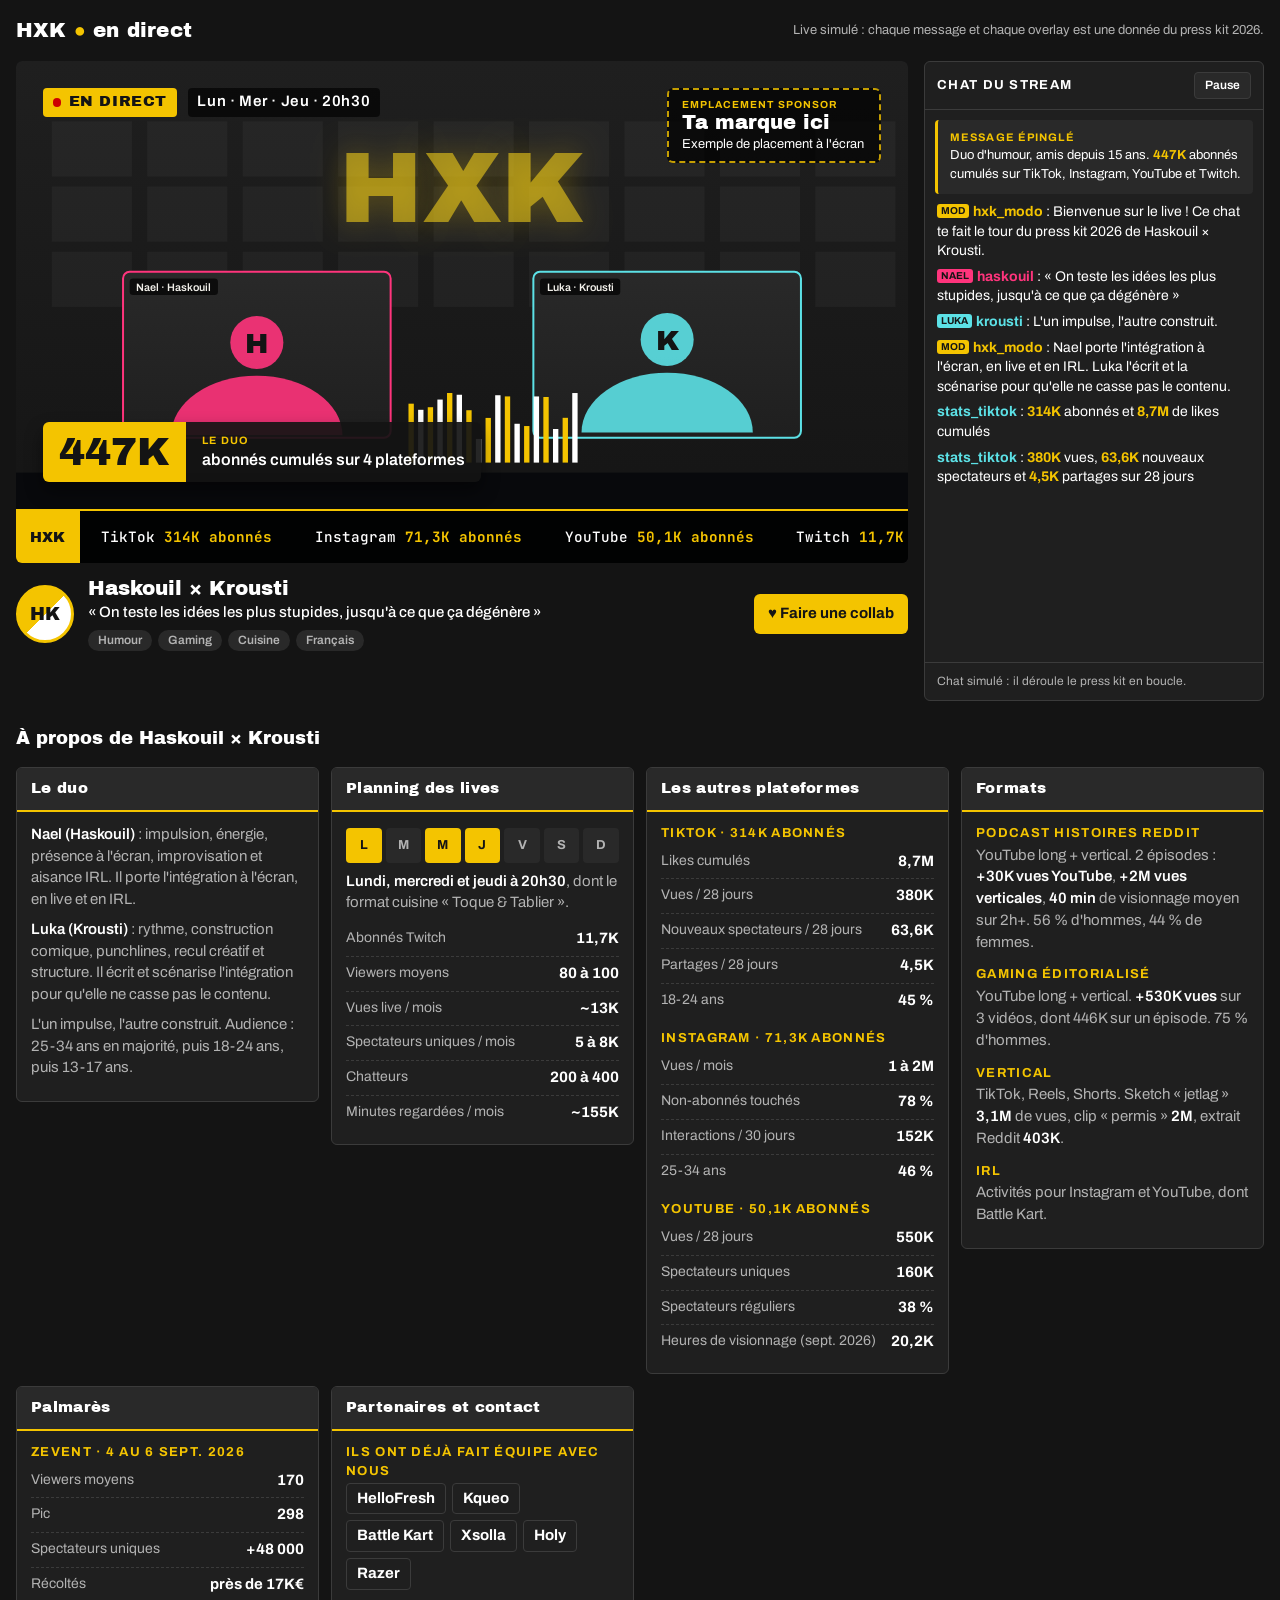
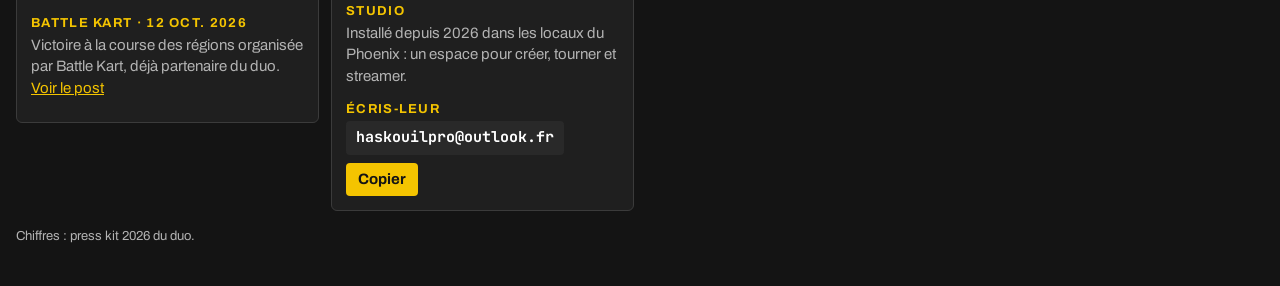
==== live/index.html @ 6580a579 "Site press kit Haskouil × Krousti : 4 versions tirées au hasard L'accueil envoie chaque visiteur sur" ====
<!doctype html>
<html lang="fr">
<head>
<meta charset="utf-8">
<meta name="viewport" content="width=device-width, initial-scale=1, viewport-fit=cover">
<meta name="description" content="Press kit 2026 de Haskouil × Krousti, duo d'humour : chiffres, formats, collabs et contact.">
<style>:root{padding-top:env(safe-area-inset-top,0px);padding-bottom:env(safe-area-inset-bottom,0px)}body{margin:0;font-size:14px}img{max-width:100%}[hidden]{display:none!important}</style>
<title>HXK en direct</title>
<meta name="claude:viewport-fit-sides" content="cover">
<link rel="preconnect" href="https://fonts.googleapis.com">
<link rel="preconnect" href="https://fonts.gstatic.com" crossorigin>
<link rel="stylesheet" href="https://fonts.googleapis.com/css2?family=Archivo+Black&family=Archivo:wght@400;500;600;700&family=JetBrains+Mono:wght@500;700&display=swap">
<style>
/* Layout : une page de live (lecteur + chat à droite, panneaux d'info dessous). Le lecteur porte les overlays, le chat déroule le press kit message par message. */
:root {
  --bg: #141414;
  --surface: #1f1f1f;
  --surface-2: #292929;
  --line: #3b3b3b;
  --ink: #ffffff;
  --ink-dim: #b3b3b3;
  --hot: #f4c400;
  --gold: #f4c400;
  --mint: #5ce1e6;
  --font-display: "Archivo Black", "Arial Black", Impact, sans-serif;
  --font-body: "Archivo", "Helvetica Neue", Arial, sans-serif;
  --font-mono: "JetBrains Mono", ui-monospace, Menlo, monospace;
  color-scheme: dark;
}
[hidden] { display: none !important; }
* { box-sizing: border-box; }
body {
  background: var(--bg); color: var(--ink); font-family: var(--font-body); font-size: 15px; line-height: 1.45;
  padding-left: max(16px, env(safe-area-inset-left, 0px));
  padding-right: max(16px, env(safe-area-inset-right, 0px));
  padding-block: 16px 40px;
}
button { font: inherit; color: inherit; cursor: pointer; }
button:focus-visible, a:focus-visible { outline: 3px solid var(--gold); outline-offset: 2px; }
.page { max-width: 1280px; margin: 0 auto; display: grid; gap: 16px; }

.top { display: flex; justify-content: space-between; align-items: center; gap: 12px; flex-wrap: wrap; }
.logo { font-family: var(--font-display); font-size: 20px; letter-spacing: .01em; }
.logo em { font-style: normal; color: var(--hot); }
.demo-note { font-size: 13px; color: var(--ink-dim); }

.main { display: grid; grid-template-columns: minmax(0, 1fr) 340px; gap: 16px; align-items: start; }

/* Lecteur */
.player {
  position: relative; aspect-ratio: 16 / 9; max-width: 100%; overflow: hidden; border-radius: 6px;
  background: #0a0b0e; container-type: inline-size;
}
.scene { position: absolute; inset: 0; width: 100%; height: 100%; display: block; }
.ov { position: absolute; z-index: 2; }
.live-badge {
  top: 3cqw; left: 3cqw; display: flex; gap: 1.2cqw; align-items: center;
  font-family: var(--font-display); font-size: max(11px, 1.7cqw); letter-spacing: .04em;
}
.live-badge .dot { background: var(--hot); color: #141414; padding: .4cqw 1.1cqw; border-radius: 4px; display: flex; gap: .8cqw; align-items: center; }
.live-badge .dot::before { content: ""; width: 1cqw; height: 1cqw; min-width: 7px; min-height: 7px; border-radius: 50%; background: #cc0000; animation: blink 1.2s infinite; }
.live-badge .sched { background: rgba(0, 0, 0, .65); padding: .4cqw 1.1cqw; border-radius: 4px; font-family: var(--font-body); font-weight: 600; }
@keyframes blink { 50% { opacity: .2; } }

.sponsor-slot {
  top: 3cqw; right: 3cqw; width: 24cqw; padding: 1cqw 1.4cqw; border-radius: 6px;
  background: rgba(0, 0, 0, .7); border: 2px dashed rgba(244, 196, 0, .8);
  font-size: max(10px, 1.45cqw); line-height: 1.25;
}
.sponsor-slot small { display: block; color: var(--gold); font-weight: 700; letter-spacing: .1em; text-transform: uppercase; font-size: max(9px, 1.15cqw); }
.sponsor-slot b { display: block; font-family: var(--font-display); font-weight: 400; font-size: max(13px, 2.2cqw); }

.alert {
  top: 18%; left: 50%; transform: translateX(-50%);
  min-width: 46cqw; max-width: 80cqw; text-align: center; padding: 1.8cqw 3cqw; border-radius: 10px;
  background: var(--gold); color: #141414; box-shadow: 0 1cqw 3cqw rgba(0, 0, 0, .5);
}
.alert small { display: block; font-weight: 700; letter-spacing: .14em; text-transform: uppercase; font-size: max(10px, 1.4cqw); }
.alert b { display: block; font-family: var(--font-display); font-weight: 400; font-size: max(17px, 3.6cqw); line-height: 1.05; margin-top: .4cqw; }
.alert span { display: block; font-weight: 600; font-size: max(11px, 1.6cqw); margin-top: .4cqw; }
.alert.show { animation: pop 4.2s both; }
@keyframes pop {
  0% { transform: translate(-50%, -30px) scale(.8); opacity: 0; }
  8% { transform: translate(-50%, 0) scale(1.06); opacity: 1; }
  12% { transform: translate(-50%, 0) scale(1); }
  88% { opacity: 1; transform: translate(-50%, 0) scale(1); }
  100% { opacity: 0; transform: translate(-50%, -16px) scale(.96); }
}

.lower {
  left: 3cqw; bottom: 9cqw; display: flex; align-items: stretch; border-radius: 6px; overflow: hidden;
  box-shadow: 0 1cqw 2cqw rgba(0, 0, 0, .45); max-width: 70cqw;
}
.lower .k { background: var(--hot); color: #141414; font-family: var(--font-display); font-size: max(18px, 4.4cqw); line-height: 1; padding: 1.2cqw 1.8cqw; display: flex; align-items: center; font-variant-numeric: tabular-nums; }
.lower .l { background: rgba(20, 20, 20, .92); padding: 1cqw 1.8cqw; display: flex; flex-direction: column; justify-content: center; min-width: 0; }
.lower .l small { color: var(--gold); font-weight: 700; letter-spacing: .12em; text-transform: uppercase; font-size: max(9px, 1.2cqw); }
.lower .l span { font-weight: 600; font-size: max(11px, 1.8cqw); }
.lower.swap { animation: swap .5s ease-out; }
@keyframes swap { from { transform: translateX(-12px); opacity: 0; } to { transform: none; opacity: 1; } }

.ticker {
  left: 0; right: 0; bottom: 0; height: 6cqw; min-height: 24px; display: flex; align-items: center; overflow: hidden;
  background: rgba(0, 0, 0, .78); border-top: 2px solid var(--hot);
}
.ticker .tag { position: relative; z-index: 1; flex: none; height: 100%; display: flex; align-items: center; padding: 0 1.6cqw; background: var(--hot); color: #141414; font-family: var(--font-display); font-size: max(10px, 1.6cqw); }
.ticker .track { display: flex; white-space: nowrap; animation: scroll 60s linear infinite; }
.ticker .track span { padding: 0 2.4cqw; font-family: var(--font-mono); font-weight: 500; font-size: max(10px, 1.6cqw); }
.ticker .track span b { color: var(--gold); font-weight: 700; }
@keyframes scroll { from { transform: translateX(0); } to { transform: translateX(-50%); } }

/* Infos sous le lecteur */
.stream-info { display: grid; grid-template-columns: auto minmax(0, 1fr) auto; gap: 14px; align-items: center; }
.avatar {
  width: 58px; height: 58px; border-radius: 50%; display: grid; place-items: center;
  background: linear-gradient(135deg, var(--hot) 0 50%, var(--ink) 50%); color: #141414;
  font-family: var(--font-display); font-size: 18px; border: 3px solid var(--hot);
}
.stream-info h1 { font-family: var(--font-display); font-weight: 400; font-size: 20px; margin: 0; line-height: 1.15; }
.stream-info .t { margin: 2px 0 6px; font-weight: 500; }
.tags { display: flex; flex-wrap: wrap; gap: 6px; }
.tags span { background: var(--surface-2); border-radius: 999px; padding: 2px 10px; font-size: 12px; font-weight: 600; color: var(--ink-dim); }
.follow {
  background: var(--hot); color: #141414; border: 0; border-radius: 6px; padding: 9px 14px;
  font-weight: 700; display: flex; gap: 8px; align-items: center; white-space: nowrap;
}
.follow:hover { filter: brightness(1.1); }

/* Chat */
.chat {
  background: var(--surface); border: 1px solid var(--line); border-radius: 6px;
  display: flex; flex-direction: column; height: min(640px, calc(100vh - 40px)); min-height: 360px;
}
.chat-head { display: flex; justify-content: space-between; align-items: center; padding: 10px 12px; border-bottom: 1px solid var(--line); gap: 8px; }
.chat-head strong { font-size: 13px; letter-spacing: .1em; text-transform: uppercase; }
.chat-head button { background: var(--surface-2); border: 1px solid var(--line); border-radius: 4px; padding: 4px 10px; font-size: 12px; font-weight: 600; }
.pin { margin: 10px 10px 0; padding: 10px 12px; background: var(--surface-2); border-left: 3px solid var(--gold); border-radius: 4px; font-size: 13px; }
.pin small { display: block; color: var(--gold); font-weight: 700; letter-spacing: .1em; text-transform: uppercase; font-size: 11px; }
.msgs { flex: 1; overflow-y: auto; padding: 8px 12px; display: flex; flex-direction: column; gap: 6px; overscroll-behavior: contain; min-height: 0; }
.msg { font-size: 14px; line-height: 1.4; overflow-wrap: anywhere; animation: in .25s ease-out; }
@keyframes in { from { opacity: 0; transform: translateY(6px); } to { opacity: 1; transform: none; } }
.msg .u { font-weight: 700; }
.msg .badge { display: inline-block; font-size: 10px; font-weight: 700; padding: 0 4px; border-radius: 3px; margin-right: 4px; vertical-align: 2px; color: #141414; }
.msg b { color: var(--gold); font-weight: 700; }
.msg.event { background: var(--surface-2); border-radius: 4px; padding: 6px 8px; border-left: 3px solid var(--mint); }
.chat-foot { padding: 10px 12px; border-top: 1px solid var(--line); font-size: 12px; color: var(--ink-dim); }

/* Panneaux */
.panels-title { font-family: var(--font-display); font-weight: 400; font-size: 18px; margin: 8px 0 0; }
.panels { display: grid; grid-template-columns: repeat(auto-fill, minmax(min(100%, 290px), 1fr)); gap: 12px; align-items: start; }
.panel { background: var(--surface); border: 1px solid var(--line); border-radius: 6px; overflow: hidden; min-width: 0; }
.panel h2 { margin: 0; padding: 10px 14px; font-family: var(--font-display); font-weight: 400; font-size: 15px; letter-spacing: .02em; background: var(--surface-2); border-bottom: 2px solid var(--hot); }
.panel .body { padding: 12px 14px 14px; }
.panel p { margin: 0 0 8px; color: var(--ink-dim); }
.panel p strong { color: var(--ink); font-weight: 600; }
.panel dl { margin: 0; }
.panel dl div { display: flex; justify-content: space-between; gap: 12px; padding: 6px 0; border-bottom: 1px dashed var(--line); }
.panel dl div:last-child { border-bottom: 0; }
.panel dt { color: var(--ink-dim); font-size: 14px; }
.panel dd { margin: 0; font-weight: 700; font-variant-numeric: tabular-nums; text-align: right; }
.panel h3 { margin: 12px 0 2px; font-size: 13px; letter-spacing: .1em; text-transform: uppercase; color: var(--gold); }
.panel h3:first-child { margin-top: 0; }
.days { display: grid; grid-template-columns: repeat(7, minmax(0, 1fr)); gap: 4px; margin: 4px 0 8px; }
.days span { text-align: center; padding: 8px 0; border-radius: 4px; background: var(--surface-2); font-weight: 700; font-size: 13px; color: var(--ink-dim); }
.days span.on { background: var(--hot); color: #141414; }
.brands { display: flex; flex-wrap: wrap; gap: 6px; list-style: none; padding: 0; margin: 0; }
.brands li { border: 1px solid var(--line); border-radius: 4px; padding: 4px 10px; font-weight: 700; }
.mail { display: flex; flex-wrap: wrap; gap: 8px; align-items: center; }
.mail code { font-family: var(--font-mono); font-weight: 700; font-size: 15px; background: var(--surface-2); padding: 6px 10px; border-radius: 4px; user-select: all; -webkit-user-select: all; overflow-wrap: anywhere; }
.mail button { background: var(--gold); color: #141414; border: 0; border-radius: 4px; padding: 6px 12px; font-weight: 700; }
.panel a { color: var(--gold); }
.src { color: var(--ink-dim); font-size: 13px; margin: 0; }

@media (max-width: 960px) {
  .main { grid-template-columns: minmax(0, 1fr); }
  .chat { height: 380px; min-height: 0; }
}
@media (max-width: 560px) {
  .stream-info { grid-template-columns: auto minmax(0, 1fr); }
  .follow { grid-column: 1 / -1; justify-content: center; }
  .sponsor-slot, .live-badge .sched { display: none; }
  .lower { bottom: 10cqw; max-width: 86cqw; }
}
@media (prefers-reduced-motion: reduce) {
  .ticker .track { animation: none; }
  .alert.show { animation: none; }
  .msg, .lower.swap { animation: none; }
  .live-badge .dot::before { animation: none; }
}
</style>
</head>
<body>


<div class="page">
  <div class="top">
    <div class="logo">HXK <em>●</em> en direct</div>
    <div class="demo-note">Live simulé : chaque message et chaque overlay est une donnée du press kit 2026.</div>
  </div>

  <div class="main">
    <div style="display: grid; gap: 14px; min-width: 0;">
      <div class="player" id="player">
        <canvas class="scene" id="scene" aria-hidden="true"></canvas>

        <div class="ov live-badge"><span class="dot">EN DIRECT</span><span class="sched">Lun · Mer · Jeu · 20h30</span></div>

        <div class="ov sponsor-slot" id="slot">
          <small>Emplacement sponsor</small>
          <b>Ta marque ici</b>
          <span>Exemple de placement à l'écran</span>
        </div>

        <div class="ov alert" id="alert" hidden><small id="aK"></small><b id="aT"></b><span id="aS"></span></div>

        <div class="ov lower" id="lower"><div class="k" id="lK">447K</div><div class="l"><small id="lS">Le duo</small><span id="lT">abonnés cumulés sur 4 plateformes</span></div></div>

        <div class="ov ticker" aria-hidden="true">
          <div class="tag">HXK</div>
          <div class="track" id="track"></div>
        </div>
      </div>

      <div class="stream-info">
        <div class="avatar" aria-hidden="true">HK</div>
        <div style="min-width: 0;">
          <h1>Haskouil × Krousti</h1>
          <p class="t">« On teste les idées les plus stupides, jusqu'à ce que ça dégénère »</p>
          <div class="tags"><span>Humour</span><span>Gaming</span><span>Cuisine</span><span>Français</span></div>
        </div>
        <button class="follow" type="button" id="toContact">♥ Faire une collab</button>
      </div>
    </div>

    <aside class="chat" aria-label="Chat du live">
      <div class="chat-head"><strong>Chat du stream</strong><button type="button" id="pause" aria-pressed="false">Pause</button></div>
      <div class="pin"><small>Message épinglé</small>Duo d'humour, amis depuis 15 ans. <b style="color: var(--gold)">447K</b> abonnés cumulés sur TikTok, Instagram, YouTube et Twitch.</div>
      <div class="msgs" id="msgs" aria-live="off"></div>
      <div class="chat-foot">Chat simulé : il déroule le press kit en boucle.</div>
    </aside>
  </div>

  <h2 class="panels-title">À propos de Haskouil × Krousti</h2>
  <div class="panels">
    <section class="panel"><h2>Le duo</h2><div class="body">
      <p><strong>Nael (Haskouil)</strong> : impulsion, énergie, présence à l'écran, improvisation et aisance IRL. Il porte l'intégration à l'écran, en live et en IRL.</p>
      <p><strong>Luka (Krousti)</strong> : rythme, construction comique, punchlines, recul créatif et structure. Il écrit et scénarise l'intégration pour qu'elle ne casse pas le contenu.</p>
      <p>L'un impulse, l'autre construit. Audience : 25-34 ans en majorité, puis 18-24 ans, puis 13-17 ans.</p>
    </div></section>

    <section class="panel"><h2>Planning des lives</h2><div class="body">
      <div class="days" aria-label="Lundi, mercredi et jeudi"><span class="on">L</span><span>M</span><span class="on">M</span><span class="on">J</span><span>V</span><span>S</span><span>D</span></div>
      <p><strong>Lundi, mercredi et jeudi à 20h30</strong>, dont le format cuisine « Toque &amp; Tablier ».</p>
      <dl>
        <div><dt>Abonnés Twitch</dt><dd>11,7K</dd></div>
        <div><dt>Viewers moyens</dt><dd>80 à 100</dd></div>
        <div><dt>Vues live / mois</dt><dd>~13K</dd></div>
        <div><dt>Spectateurs uniques / mois</dt><dd>5 à 8K</dd></div>
        <div><dt>Chatteurs</dt><dd>200 à 400</dd></div>
        <div><dt>Minutes regardées / mois</dt><dd>~155K</dd></div>
      </dl>
    </div></section>

    <section class="panel"><h2>Les autres plateformes</h2><div class="body">
      <h3>TikTok · 314K abonnés</h3>
      <dl>
        <div><dt>Likes cumulés</dt><dd>8,7M</dd></div>
        <div><dt>Vues / 28 jours</dt><dd>380K</dd></div>
        <div><dt>Nouveaux spectateurs / 28 jours</dt><dd>63,6K</dd></div>
        <div><dt>Partages / 28 jours</dt><dd>4,5K</dd></div>
        <div><dt>18-24 ans</dt><dd>45 %</dd></div>
      </dl>
      <h3>Instagram · 71,3K abonnés</h3>
      <dl>
        <div><dt>Vues / mois</dt><dd>1 à 2M</dd></div>
        <div><dt>Non-abonnés touchés</dt><dd>78 %</dd></div>
        <div><dt>Interactions / 30 jours</dt><dd>152K</dd></div>
        <div><dt>25-34 ans</dt><dd>46 %</dd></div>
      </dl>
      <h3>YouTube · 50,1K abonnés</h3>
      <dl>
        <div><dt>Vues / 28 jours</dt><dd>550K</dd></div>
        <div><dt>Spectateurs uniques</dt><dd>160K</dd></div>
        <div><dt>Spectateurs réguliers</dt><dd>38 %</dd></div>
        <div><dt>Heures de visionnage (sept. 2026)</dt><dd>20,2K</dd></div>
      </dl>
    </div></section>

    <section class="panel"><h2>Formats</h2><div class="body">
      <h3>Podcast Histoires Reddit</h3>
      <p>YouTube long + vertical. 2 épisodes : <strong>+30K vues YouTube</strong>, <strong>+2M vues verticales</strong>, <strong>40 min</strong> de visionnage moyen sur 2h+. 56 % d'hommes, 44 % de femmes.</p>
      <h3>Gaming éditorialisé</h3>
      <p>YouTube long + vertical. <strong>+530K vues</strong> sur 3 vidéos, dont 446K sur un épisode. 75 % d'hommes.</p>
      <h3>Vertical</h3>
      <p>TikTok, Reels, Shorts. Sketch « jetlag » <strong>3,1M</strong> de vues, clip « permis » <strong>2M</strong>, extrait Reddit <strong>403K</strong>.</p>
      <h3>IRL</h3>
      <p>Activités pour Instagram et YouTube, dont Battle Kart.</p>
    </div></section>

    <section class="panel"><h2>Palmarès</h2><div class="body">
      <h3>ZEvent · 4 au 6 sept. 2026</h3>
      <dl>
        <div><dt>Viewers moyens</dt><dd>170</dd></div>
        <div><dt>Pic</dt><dd>298</dd></div>
        <div><dt>Spectateurs uniques</dt><dd>+48 000</dd></div>
        <div><dt>Récoltés</dt><dd>près de 17K€</dd></div>
      </dl>
      <h3>Battle Kart · 12 oct. 2026</h3>
      <p>Victoire à la course des régions organisée par Battle Kart, déjà partenaire du duo. <a href="https://www.instagram.com/p/DePopqyAWar/" target="_blank" rel="noopener">Voir le post</a></p>
    </div></section>

    <section class="panel" id="contact"><h2>Partenaires et contact</h2><div class="body">
      <h3>Ils ont déjà fait équipe avec nous</h3>
      <ul class="brands"><li>HelloFresh</li><li>Kqueo</li><li>Battle Kart</li><li>Xsolla</li><li>Holy</li><li>Razer</li></ul>
      <h3>Studio</h3>
      <p>Installé depuis 2026 dans les locaux du Phoenix : un espace pour créer, tourner et streamer.</p>
      <h3>Écris-leur</h3>
      <div class="mail"><code>haskouilpro@outlook.fr</code><button type="button" id="copy">Copier</button></div>
    </div></section>
  </div>
  <p class="src">Chiffres : press kit 2026 du duo.</p>
</div>

<script>
(() => {
  const $ = id => document.getElementById(id);
  const reduce = window.matchMedia("(prefers-reduced-motion: reduce)").matches;

  // ---------- Bandeau défilant ----------
  const TICK = [
    ["TikTok", "314K abonnés"], ["Instagram", "71,3K abonnés"], ["YouTube", "50,1K abonnés"], ["Twitch", "11,7K abonnés"],
    ["Sketch « jetlag »", "3,1M vues"], ["Clip « permis »", "2M vues"], ["Podcast Reddit", "40 min de visionnage moyen"],
    ["Instagram", "78 % de non-abonnés touchés"], ["ZEvent", "près de 17K€ récoltés"], ["Battle Kart", "victoire le 12 oct. 2026"]
  ];
  const once = TICK.map(([a, b]) => `<span>${a} <b>${b}</b></span>`).join("");
  $("track").innerHTML = once + once;

  // ---------- Lower third ----------
  const LOWER = [
    ["447K", "Le duo", "abonnés cumulés sur 4 plateformes"],
    ["8,7M", "TikTok", "likes cumulés"],
    ["78 %", "Instagram", "de non-abonnés touchés"],
    ["160K", "YouTube", "spectateurs uniques"],
    ["40 min", "Podcast Histoires Reddit", "de visionnage moyen sur 2h+"],
    ["446K", "Gaming éditorialisé", "vues sur un seul épisode"],
    ["~155K", "Twitch", "minutes regardées par mois"],
    ["+48 000", "ZEvent 2026", "spectateurs uniques"]
  ];
  let li = 0;
  function nextLower() {
    li = (li + 1) % LOWER.length;
    const [k, s, t] = LOWER[li];
    $("lK").textContent = k; $("lS").textContent = s; $("lT").textContent = t;
    const el = $("lower"); el.classList.remove("swap"); void el.offsetWidth; el.classList.add("swap");
  }

  // ---------- Alertes ----------
  const ALERTS = [
    ["Nouveau sponsor", "Ta marque ici", "Exemple d'alerte à l'écran pendant le live"],
    ["Partenaire passé", "Razer", "Ils ont déjà fait équipe avec le duo"],
    ["Record", "Sketch « jetlag »", "3,1M de vues en vertical"],
    ["Partenaire passé", "HelloFresh", "Ils ont déjà fait équipe avec le duo"],
    ["ZEvent 2026", "Près de 17K€ récoltés", "Pic à 298 viewers, +48 000 spectateurs uniques"],
    ["Partenaire passé", "Holy", "Ils ont déjà fait équipe avec le duo"],
    ["Victoire", "Battle Kart", "Course des régions, 12 octobre 2026"],
    ["Partenaire passé", "Xsolla", "Ils ont déjà fait équipe avec le duo"],
    ["Nouveau sponsor", "Ta marque ici", "Exemple d'alerte à l'écran pendant le live"],
    ["Partenaire passé", "Kqueo", "Ils ont déjà fait équipe avec le duo"]
  ];
  let ai = -1, alertTimer = 0;
  function nextAlert() {
    ai = (ai + 1) % ALERTS.length;
    const [k, t, s] = ALERTS[ai];
    $("aK").textContent = k; $("aT").textContent = t; $("aS").textContent = s;
    const el = $("alert"); el.hidden = false;
    el.classList.remove("show"); void el.offsetWidth; el.classList.add("show");
    clearTimeout(alertTimer);
    alertTimer = setTimeout(() => el.hidden = true, 4200);
  }

  // ---------- Chat ----------
  // Pseudos = rubriques du press kit, pas de vrais spectateurs.
  const U = {
    mod: ["hxk_modo", "#f4c400", "MOD"],
    tiktok: ["stats_tiktok", "#5ce1e6"],
    insta: ["stats_insta", "#ff347c"],
    yt: ["stats_youtube", "#ff3b3b"],
    twitch: ["stats_twitch", "#a56bff"],
    formats: ["les_formats", "#ffd819"],
    palmares: ["palmares_hxk", "#efefef"],
    nael: ["haskouil", "#ff347c", "NAEL"],
    luka: ["krousti", "#5ce1e6", "LUKA"]
  };
  const CHAT = [
    ["mod", "Bienvenue sur le live ! Ce chat te fait le tour du press kit 2026 de Haskouil × Krousti."],
    ["nael", "« On teste les idées les plus stupides, jusqu'à ce que ça dégénère »"],
    ["luka", "L'un impulse, l'autre construit."],
    ["mod", "Nael porte l'intégration à l'écran, en live et en IRL. Luka l'écrit et la scénarise pour qu'elle ne casse pas le contenu."],
    ["tiktok", "<b>314K</b> abonnés et <b>8,7M</b> de likes cumulés"],
    ["tiktok", "<b>380K</b> vues, <b>63,6K</b> nouveaux spectateurs et <b>4,5K</b> partages sur 28 jours"],
    ["tiktok", "<b>45 %</b> de l'audience a 18-24 ans"],
    ["event", "Alerte : le sketch « jetlag » passe les <b>3,1M</b> de vues en vertical"],
    ["insta", "<b>71,3K</b> abonnés, <b>1 à 2M</b> de vues par mois"],
    ["insta", "<b>78 %</b> de non-abonnés touchés : le contenu sort de la communauté"],
    ["insta", "<b>152K</b> interactions sur 30 jours, <b>46 %</b> de 25-34 ans"],
    ["yt", "<b>50,1K</b> abonnés, <b>550K</b> vues sur 28 jours"],
    ["yt", "<b>160K</b> spectateurs uniques, dont <b>38 %</b> de réguliers"],
    ["yt", "<b>20,2K</b> heures de visionnage en septembre 2026"],
    ["formats", "Podcast Histoires Reddit : <b>40 min</b> de visionnage moyen sur des épisodes de 2h+"],
    ["formats", "Podcast Reddit : <b>+2M</b> vues verticales, <b>+30K</b> vues YouTube sur 2 épisodes. 44 % de femmes"],
    ["formats", "Gaming éditorialisé : <b>+530K</b> vues sur 3 vidéos, dont <b>446K</b> sur un épisode"],
    ["formats", "Vertical : clip « permis » <b>2M</b>, extrait Reddit <b>403K</b>"],
    ["mod", "Le live sert de test, YouTube raconte, le vertical décline : une collab peut vivre sur trois plateformes."],
    ["twitch", "<b>11,7K</b> abonnés, <b>80 à 100</b> viewers en moyenne"],
    ["twitch", "<b>5 à 8K</b> spectateurs uniques et <b>~155K</b> minutes regardées par mois"],
    ["twitch", "<b>200 à 400</b> chatteurs. Lives lundi, mercredi et jeudi à 20h30"],
    ["event", "Emplacement sponsor : <b>ta marque ici</b> (exemple)"],
    ["palmares", "ZEvent du 4 au 6 sept. 2026 : <b>170</b> viewers moyens, pic à <b>298</b>"],
    ["palmares", "ZEvent : <b>+48 000</b> spectateurs uniques, près de <b>17K€</b> récoltés"],
    ["palmares", "12 oct. 2026 : victoire à la course des régions organisée par <b>Battle Kart</b>"],
    ["mod", "Ils ont déjà fait équipe avec le duo : HelloFresh, Kqueo, Battle Kart, Xsolla, Holy, Razer"],
    ["mod", "Studio installé au Phoenix depuis 2026, pour créer, tourner et streamer"],
    ["mod", "Pour une collab : <b>haskouilpro@outlook.fr</b>"]
  ];
  const msgs = $("msgs");
  let ci = 0, paused = false;
  function addMsg() {
    const [who, text] = CHAT[ci];
    ci = (ci + 1) % CHAT.length;
    const d = document.createElement("div");
    if (who === "event") {
      d.className = "msg event"; d.innerHTML = text;
    } else {
      const [name, color, badge] = U[who];
      d.className = "msg";
      d.innerHTML = `${badge ? `<span class="badge" style="background:${color}">${badge}</span>` : ""}<span class="u" style="color:${color}">${name}</span> : ${text}`;
    }
    const atBottom = msgs.scrollHeight - msgs.scrollTop - msgs.clientHeight < 40;
    msgs.appendChild(d);
    while (msgs.children.length > 60) msgs.removeChild(msgs.firstChild);
    if (atBottom) msgs.scrollTop = msgs.scrollHeight;
  }
  for (let i = 0; i < 6; i++) addMsg();

  // ---------- Boucles ----------
  let tick = 0;
  setInterval(() => {
    if (paused) return;
    tick++;
    addMsg();
    if (tick % 2 === 0) nextLower();
    if (tick % 4 === 1) nextAlert();
  }, 2200);
  setTimeout(nextAlert, 900);

  $("pause").addEventListener("click", e => {
    paused = !paused;
    e.currentTarget.textContent = paused ? "Reprendre" : "Pause";
    e.currentTarget.setAttribute("aria-pressed", String(paused));
  });
  $("toContact").addEventListener("click", () => $("contact").scrollIntoView({ behavior: reduce ? "auto" : "smooth", block: "start" }));
  $("copy").addEventListener("click", e => {
    const b = e.currentTarget, code = b.parentElement.querySelector("code");
    const fallback = () => { const r = document.createRange(); r.selectNodeContents(code); const s = getSelection(); s.removeAllRanges(); s.addRange(r); b.textContent = "Sélectionné"; };
    try { navigator.clipboard.writeText(code.textContent).then(() => { b.textContent = "Copié"; setTimeout(() => b.textContent = "Copier", 1600); }, fallback); } catch (_) { fallback(); }
  });

  // ---------- Scène du studio ----------
  const cv = $("scene"), cx = cv.getContext("2d");
  let W = 0, H = 0, dpr = 1;
  function size() {
    const r = cv.getBoundingClientRect();
    dpr = Math.min(devicePixelRatio || 1, 2);
    W = cv.width = Math.round(r.width * dpr); H = cv.height = Math.round(r.height * dpr);
  }
  new ResizeObserver(size).observe(cv);
  size();

  function rr(x, y, w, h, r) { cx.beginPath(); cx.roundRect ? cx.roundRect(x, y, w, h, r) : cx.rect(x, y, w, h); }

  function cam(x, y, w, h, letter, name, color, t, phase) {
    // fond de la cam
    const g = cx.createLinearGradient(x, y, x, y + h);
    g.addColorStop(0, "#292929"); g.addColorStop(1, "#1f1f1f");
    cx.fillStyle = g; rr(x, y, w, h, h * .04); cx.fill();
    // silhouette
    const bob = reduce ? 0 : Math.sin(t / 700 + phase) * h * .012;
    cx.fillStyle = color;
    cx.globalAlpha = .9;
    cx.beginPath(); cx.arc(x + w / 2, y + h * .42 + bob, h * .16, 0, Math.PI * 2); cx.fill();
    cx.beginPath(); cx.ellipse(x + w / 2, y + h * .98 + bob, w * .32, h * .36, 0, Math.PI, 0); cx.fill();
    cx.globalAlpha = 1;
    cx.fillStyle = "#141414";
    cx.font = `${h * .17}px "Archivo Black", Impact, sans-serif`;
    cx.textAlign = "center"; cx.textBaseline = "middle";
    cx.fillText(letter, x + w / 2, y + h * .43 + bob);
    // étiquette
    cx.font = `600 ${Math.max(10 * dpr, h * .065)}px Archivo, Arial, sans-serif`;
    const tw = cx.measureText(name).width + h * .08;
    cx.fillStyle = "rgba(0,0,0,.7)"; rr(x + h * .04, y + h * .04, tw, h * .1, h * .02); cx.fill();
    cx.fillStyle = "#f1efe9"; cx.textAlign = "left";
    cx.fillText(name, x + h * .08, y + h * .093);
    cx.strokeStyle = color; cx.lineWidth = Math.max(2, h * .012); rr(x, y, w, h, h * .04); cx.stroke();
  }

  function draw(t) {
    // mur du studio
    const g = cx.createLinearGradient(0, 0, 0, H);
    g.addColorStop(0, "#1f1f1f"); g.addColorStop(1, "#141414");
    cx.fillStyle = g; cx.fillRect(0, 0, W, H);
    // panneaux acoustiques
    cx.fillStyle = "rgba(255,255,255,.035)";
    for (let i = 0; i < 9; i++) for (let j = 0; j < 3; j++) cx.fillRect(W * (.04 + i * .107), H * (.12 + j * .13), W * .09, H * .11);
    // néon
    const flick = reduce ? 1 : (Math.sin(t / 90) > .97 ? .55 : 1);
    cx.save();
    cx.font = `${H * .2}px "Archivo Black", Impact, sans-serif`;
    cx.textAlign = "center"; cx.textBaseline = "middle";
    cx.shadowColor = `rgba(244, 196, 0, ${.9 * flick})`; cx.shadowBlur = H * .06;
    cx.fillStyle = `rgba(255, 216, 25, ${flick})`;
    cx.fillText("HXK", W / 2, H * .26);
    cx.restore();
    // bureau
    cx.fillStyle = "#08090c"; cx.fillRect(0, H * .82, W, H * .18);
    // cams
    const cw = W * .3, ch = cw * .62;
    cam(W * .12, H * .42, cw, ch, "H", "Nael · Haskouil", "#ff347c", t, 0);
    cam(W * .58, H * .42, cw, ch, "K", "Luka · Krousti", "#5ce1e6", t, 2);
    // vu-mètre
    const bars = 18, bw = W * .006;
    for (let i = 0; i < bars; i++) {
      const v = reduce ? .4 : (.25 + .75 * Math.abs(Math.sin(t / (180 + i * 23) + i)));
      cx.fillStyle = i % 2 ? "#ffffff" : "#f4c400";
      cx.fillRect(W * .44 + i * bw * 1.8, H * .8 - v * H * .14, bw, v * H * .14);
    }
    if (!reduce) requestAnimationFrame(draw);
  }
  if (document.fonts && document.fonts.ready) document.fonts.ready.then(() => reduce && draw(0));
  requestAnimationFrame(draw);
})();
</script>

</body>
</html>
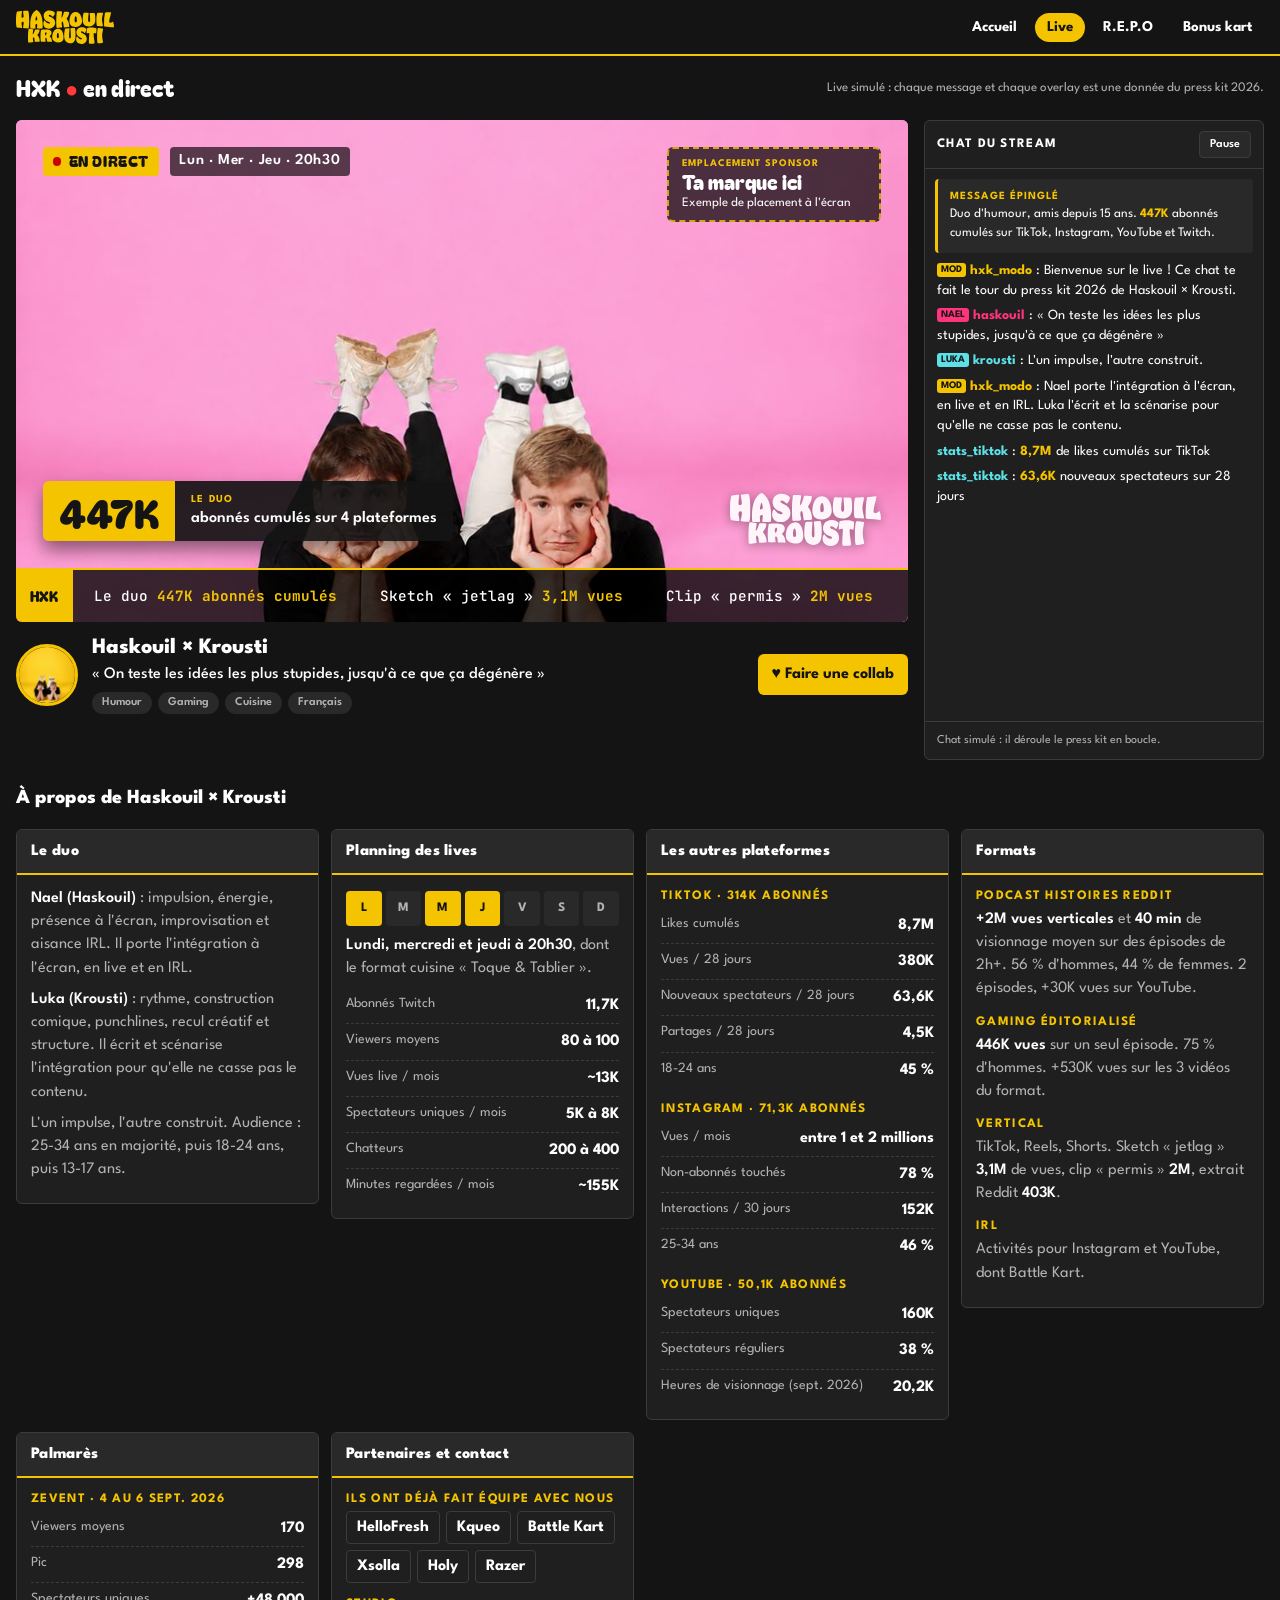
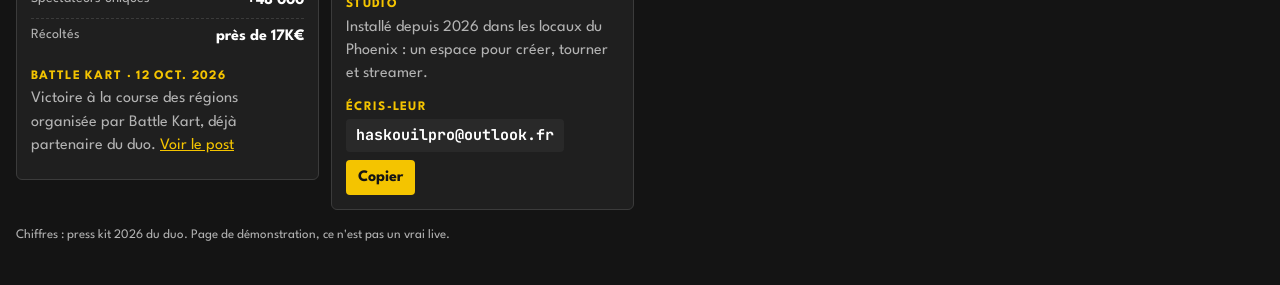
==== commit 52051114: "Refonte : accueil chaîne, live, mini-jeu R.E.P.O, bonus kart - index.html devient la page de chaîne " ====
--- a/live/index.html
+++ b/live/index.html
@@ -3,13 +3,13 @@
 <head>
 <meta charset="utf-8">
 <meta name="viewport" content="width=device-width, initial-scale=1, viewport-fit=cover">
-<meta name="description" content="Press kit 2026 de Haskouil × Krousti, duo d'humour : chiffres, formats, collabs et contact.">
-<style>:root{padding-top:env(safe-area-inset-top,0px);padding-bottom:env(safe-area-inset-bottom,0px)}body{margin:0;font-size:14px}img{max-width:100%}[hidden]{display:none!important}</style>
-<title>HXK en direct</title>
-<meta name="claude:viewport-fit-sides" content="cover">
+<title>Live · Haskouil × Krousti</title>
+<meta name="description" content="Un live simulé de Haskouil × Krousti : le chat, les alertes et les overlays déroulent le press kit 2026.">
+<link rel="icon" href="../assets/logo/haskouil.svg">
 <link rel="preconnect" href="https://fonts.googleapis.com">
 <link rel="preconnect" href="https://fonts.gstatic.com" crossorigin>
-<link rel="stylesheet" href="https://fonts.googleapis.com/css2?family=Archivo+Black&family=Archivo:wght@400;500;600;700&family=JetBrains+Mono:wght@500;700&display=swap">
+<link rel="stylesheet" href="https://fonts.googleapis.com/css2?family=Bagel+Fat+One&family=League+Spartan:wght@400;500;600;700;800&family=JetBrains+Mono:wght@500;700&display=swap">
+<link rel="stylesheet" href="../assets/nav.css">
 <style>
 /* Layout : une page de live (lecteur + chat à droite, panneaux d'info dessous). Le lecteur porte les overlays, le chat déroule le press kit message par message. */
 :root {
@@ -22,26 +22,28 @@
   --hot: #f4c400;
   --gold: #f4c400;
   --mint: #5ce1e6;
-  --font-display: "Archivo Black", "Arial Black", Impact, sans-serif;
-  --font-body: "Archivo", "Helvetica Neue", Arial, sans-serif;
+  --font-display: "Bagel Fat One", "Arial Black", Impact, sans-serif;
+  --font-body: "League Spartan", "Helvetica Neue", Arial, sans-serif;
   --font-mono: "JetBrains Mono", ui-monospace, Menlo, monospace;
   color-scheme: dark;
 }
 [hidden] { display: none !important; }
 * { box-sizing: border-box; }
-body {
-  background: var(--bg); color: var(--ink); font-family: var(--font-body); font-size: 15px; line-height: 1.45;
+html, body { margin: 0; }
+body { background: var(--bg); color: var(--ink); font-family: var(--font-body); font-size: 16px; line-height: 1.45; }
+img { max-width: 100%; }
+button { font: inherit; color: inherit; cursor: pointer; }
+button:focus-visible, a:focus-visible { outline: 3px solid var(--gold); outline-offset: 2px; }
+.page {
+  max-width: 1280px; margin: 0 auto; display: grid; gap: 16px;
   padding-left: max(16px, env(safe-area-inset-left, 0px));
   padding-right: max(16px, env(safe-area-inset-right, 0px));
-  padding-block: 16px 40px;
-}
-button { font: inherit; color: inherit; cursor: pointer; }
-button:focus-visible, a:focus-visible { outline: 3px solid var(--gold); outline-offset: 2px; }
-.page { max-width: 1280px; margin: 0 auto; display: grid; gap: 16px; }
+  padding-block: 16px calc(40px + env(safe-area-inset-bottom, 0px));
+}
 
 .top { display: flex; justify-content: space-between; align-items: center; gap: 12px; flex-wrap: wrap; }
-.logo { font-family: var(--font-display); font-size: 20px; letter-spacing: .01em; }
-.logo em { font-style: normal; color: var(--hot); }
+.logo { font-family: var(--font-display); font-size: 22px; letter-spacing: .01em; }
+.logo em { font-style: normal; color: #ff3b3b; }
 .demo-note { font-size: 13px; color: var(--ink-dim); }
 
 .main { display: grid; grid-template-columns: minmax(0, 1fr) 340px; gap: 16px; align-items: start; }
@@ -49,9 +51,11 @@
 /* Lecteur */
 .player {
   position: relative; aspect-ratio: 16 / 9; max-width: 100%; overflow: hidden; border-radius: 6px;
-  background: #0a0b0e; container-type: inline-size;
-}
-.scene { position: absolute; inset: 0; width: 100%; height: 100%; display: block; }
+  background: #ff347c url(../assets/fond/bg-rose.jpg) center / cover no-repeat; container-type: inline-size;
+}
+.scene { position: absolute; inset: 0; width: 100%; height: 100%; display: block; object-fit: cover; object-position: center 62%; animation: zoom 24s ease-in-out infinite alternate; }
+@keyframes zoom { from { transform: scale(1); } to { transform: scale(1.08) translateY(-1.5%); } }
+.watermark { right: 3cqw; bottom: 8.5cqw; width: 17cqw; height: auto; opacity: .9; filter: drop-shadow(0 .3cqw .6cqw rgba(0,0,0,.4)); }
 .ov { position: absolute; z-index: 2; }
 .live-badge {
   top: 3cqw; left: 3cqw; display: flex; gap: 1.2cqw; align-items: center;
@@ -110,12 +114,8 @@
 
 /* Infos sous le lecteur */
 .stream-info { display: grid; grid-template-columns: auto minmax(0, 1fr) auto; gap: 14px; align-items: center; }
-.avatar {
-  width: 58px; height: 58px; border-radius: 50%; display: grid; place-items: center;
-  background: linear-gradient(135deg, var(--hot) 0 50%, var(--ink) 50%); color: #141414;
-  font-family: var(--font-display); font-size: 18px; border: 3px solid var(--hot);
-}
-.stream-info h1 { font-family: var(--font-display); font-weight: 400; font-size: 20px; margin: 0; line-height: 1.15; }
+.avatar { width: 62px; height: 62px; border-radius: 50%; object-fit: cover; object-position: center 70%; border: 3px solid var(--hot); display: block; }
+.stream-info h1 { font-weight: 800; font-size: 22px; margin: 0; line-height: 1.15; }
 .stream-info .t { margin: 2px 0 6px; font-weight: 500; }
 .tags { display: flex; flex-wrap: wrap; gap: 6px; }
 .tags span { background: var(--surface-2); border-radius: 999px; padding: 2px 10px; font-size: 12px; font-weight: 600; color: var(--ink-dim); }
@@ -145,10 +145,10 @@
 .chat-foot { padding: 10px 12px; border-top: 1px solid var(--line); font-size: 12px; color: var(--ink-dim); }
 
 /* Panneaux */
-.panels-title { font-family: var(--font-display); font-weight: 400; font-size: 18px; margin: 8px 0 0; }
+.panels-title { font-weight: 800; font-size: 20px; margin: 8px 0 0; }
 .panels { display: grid; grid-template-columns: repeat(auto-fill, minmax(min(100%, 290px), 1fr)); gap: 12px; align-items: start; }
 .panel { background: var(--surface); border: 1px solid var(--line); border-radius: 6px; overflow: hidden; min-width: 0; }
-.panel h2 { margin: 0; padding: 10px 14px; font-family: var(--font-display); font-weight: 400; font-size: 15px; letter-spacing: .02em; background: var(--surface-2); border-bottom: 2px solid var(--hot); }
+.panel h2 { margin: 0; padding: 10px 14px; font-weight: 800; font-size: 16px; letter-spacing: .02em; background: var(--surface-2); border-bottom: 2px solid var(--hot); }
 .panel .body { padding: 12px 14px 14px; }
 .panel p { margin: 0 0 8px; color: var(--ink-dim); }
 .panel p strong { color: var(--ink); font-weight: 600; }
@@ -179,19 +179,28 @@
   .follow { grid-column: 1 / -1; justify-content: center; }
   .sponsor-slot, .live-badge .sched { display: none; }
   .lower { bottom: 10cqw; max-width: 86cqw; }
+  .watermark { display: none; }
 }
 @media (prefers-reduced-motion: reduce) {
   .ticker .track { animation: none; }
   .alert.show { animation: none; }
-  .msg, .lower.swap { animation: none; }
+  .msg, .lower.swap, .scene { animation: none; }
   .live-badge .dot::before { animation: none; }
 }
 </style>
 </head>
 <body>
-
-
-<div class="page">
+<nav class="hxk-nav" aria-label="Site">
+  <a class="brand" href="../" aria-label="Accueil"><img src="../assets/logo/lettrage-jaune.svg" alt="Haskouil Krousti"></a>
+  <ul>
+    <li><a class="link" href="../">Accueil</a></li>
+    <li><a class="link" href="./" aria-current="page">Live</a></li>
+    <li><a class="link" href="../repo/">R.E.P.O</a></li>
+    <li><a class="link" href="../kart/">Bonus kart</a></li>
+  </ul>
+</nav>
+
+<main class="page">
   <div class="top">
     <div class="logo">HXK <em>●</em> en direct</div>
     <div class="demo-note">Live simulé : chaque message et chaque overlay est une donnée du press kit 2026.</div>
@@ -200,7 +209,8 @@
   <div class="main">
     <div style="display: grid; gap: 14px; min-width: 0;">
       <div class="player" id="player">
-        <canvas class="scene" id="scene" aria-hidden="true"></canvas>
+        <img class="scene" src="../assets/photos/pp-rose.jpg" alt="Nael et Luka allongés sur fond rose">
+        <img class="ov watermark" src="../assets/logo/lettrage-blanc.svg" alt="">
 
         <div class="ov live-badge"><span class="dot">EN DIRECT</span><span class="sched">Lun · Mer · Jeu · 20h30</span></div>
 
@@ -221,7 +231,7 @@
       </div>
 
       <div class="stream-info">
-        <div class="avatar" aria-hidden="true">HK</div>
+        <img class="avatar" src="../assets/photos/pp-jaune.jpg" alt="">
         <div style="min-width: 0;">
           <h1>Haskouil × Krousti</h1>
           <p class="t">« On teste les idées les plus stupides, jusqu'à ce que ça dégénère »</p>
@@ -254,7 +264,7 @@
         <div><dt>Abonnés Twitch</dt><dd>11,7K</dd></div>
         <div><dt>Viewers moyens</dt><dd>80 à 100</dd></div>
         <div><dt>Vues live / mois</dt><dd>~13K</dd></div>
-        <div><dt>Spectateurs uniques / mois</dt><dd>5 à 8K</dd></div>
+        <div><dt>Spectateurs uniques / mois</dt><dd>5K à 8K</dd></div>
         <div><dt>Chatteurs</dt><dd>200 à 400</dd></div>
         <div><dt>Minutes regardées / mois</dt><dd>~155K</dd></div>
       </dl>
@@ -271,14 +281,13 @@
       </dl>
       <h3>Instagram · 71,3K abonnés</h3>
       <dl>
-        <div><dt>Vues / mois</dt><dd>1 à 2M</dd></div>
+        <div><dt>Vues / mois</dt><dd>entre 1 et 2 millions</dd></div>
         <div><dt>Non-abonnés touchés</dt><dd>78 %</dd></div>
         <div><dt>Interactions / 30 jours</dt><dd>152K</dd></div>
         <div><dt>25-34 ans</dt><dd>46 %</dd></div>
       </dl>
       <h3>YouTube · 50,1K abonnés</h3>
       <dl>
-        <div><dt>Vues / 28 jours</dt><dd>550K</dd></div>
         <div><dt>Spectateurs uniques</dt><dd>160K</dd></div>
         <div><dt>Spectateurs réguliers</dt><dd>38 %</dd></div>
         <div><dt>Heures de visionnage (sept. 2026)</dt><dd>20,2K</dd></div>
@@ -287,9 +296,9 @@
 
     <section class="panel"><h2>Formats</h2><div class="body">
       <h3>Podcast Histoires Reddit</h3>
-      <p>YouTube long + vertical. 2 épisodes : <strong>+30K vues YouTube</strong>, <strong>+2M vues verticales</strong>, <strong>40 min</strong> de visionnage moyen sur 2h+. 56 % d'hommes, 44 % de femmes.</p>
+      <p><strong>+2M vues verticales</strong> et <strong>40 min</strong> de visionnage moyen sur des épisodes de 2h+. 56 % d'hommes, 44 % de femmes. 2 épisodes, +30K vues sur YouTube.</p>
       <h3>Gaming éditorialisé</h3>
-      <p>YouTube long + vertical. <strong>+530K vues</strong> sur 3 vidéos, dont 446K sur un épisode. 75 % d'hommes.</p>
+      <p><strong>446K vues</strong> sur un seul épisode. 75 % d'hommes. +530K vues sur les 3 vidéos du format.</p>
       <h3>Vertical</h3>
       <p>TikTok, Reels, Shorts. Sketch « jetlag » <strong>3,1M</strong> de vues, clip « permis » <strong>2M</strong>, extrait Reddit <strong>403K</strong>.</p>
       <h3>IRL</h3>
@@ -317,8 +326,8 @@
       <div class="mail"><code>haskouilpro@outlook.fr</code><button type="button" id="copy">Copier</button></div>
     </div></section>
   </div>
-  <p class="src">Chiffres : press kit 2026 du duo.</p>
-</div>
+  <p class="src">Chiffres : press kit 2026 du duo. Page de démonstration, ce n'est pas un vrai live.</p>
+</main>
 
 <script>
 (() => {
@@ -327,9 +336,8 @@
 
   // ---------- Bandeau défilant ----------
   const TICK = [
-    ["TikTok", "314K abonnés"], ["Instagram", "71,3K abonnés"], ["YouTube", "50,1K abonnés"], ["Twitch", "11,7K abonnés"],
-    ["Sketch « jetlag »", "3,1M vues"], ["Clip « permis »", "2M vues"], ["Podcast Reddit", "40 min de visionnage moyen"],
-    ["Instagram", "78 % de non-abonnés touchés"], ["ZEvent", "près de 17K€ récoltés"], ["Battle Kart", "victoire le 12 oct. 2026"]
+    ["Le duo", "447K abonnés cumulés"], ["Sketch « jetlag »", "3,1M vues"], ["Clip « permis »", "2M vues"],
+    ["Podcast Reddit", "40 min de visionnage moyen"], ["ZEvent", "près de 17K€ récoltés"], ["Battle Kart", "victoire le 12 oct. 2026"]
   ];
   const once = TICK.map(([a, b]) => `<span>${a} <b>${b}</b></span>`).join("");
   $("track").innerHTML = once + once;
@@ -342,8 +350,7 @@
     ["160K", "YouTube", "spectateurs uniques"],
     ["40 min", "Podcast Histoires Reddit", "de visionnage moyen sur 2h+"],
     ["446K", "Gaming éditorialisé", "vues sur un seul épisode"],
-    ["~155K", "Twitch", "minutes regardées par mois"],
-    ["+48 000", "ZEvent 2026", "spectateurs uniques"]
+    ["~155K", "Twitch", "minutes regardées par mois"]
   ];
   let li = 0;
   function nextLower() {
@@ -359,7 +366,7 @@
     ["Partenaire passé", "Razer", "Ils ont déjà fait équipe avec le duo"],
     ["Record", "Sketch « jetlag »", "3,1M de vues en vertical"],
     ["Partenaire passé", "HelloFresh", "Ils ont déjà fait équipe avec le duo"],
-    ["ZEvent 2026", "Près de 17K€ récoltés", "Pic à 298 viewers, +48 000 spectateurs uniques"],
+    ["ZEvent 2026", "+48 000 spectateurs uniques", "Pic à 298 viewers"],
     ["Partenaire passé", "Holy", "Ils ont déjà fait équipe avec le duo"],
     ["Victoire", "Battle Kart", "Course des régions, 12 octobre 2026"],
     ["Partenaire passé", "Xsolla", "Ils ont déjà fait équipe avec le duo"],
@@ -395,27 +402,19 @@
     ["nael", "« On teste les idées les plus stupides, jusqu'à ce que ça dégénère »"],
     ["luka", "L'un impulse, l'autre construit."],
     ["mod", "Nael porte l'intégration à l'écran, en live et en IRL. Luka l'écrit et la scénarise pour qu'elle ne casse pas le contenu."],
-    ["tiktok", "<b>314K</b> abonnés et <b>8,7M</b> de likes cumulés"],
-    ["tiktok", "<b>380K</b> vues, <b>63,6K</b> nouveaux spectateurs et <b>4,5K</b> partages sur 28 jours"],
-    ["tiktok", "<b>45 %</b> de l'audience a 18-24 ans"],
+    ["tiktok", "<b>8,7M</b> de likes cumulés sur TikTok"],
+    ["tiktok", "<b>63,6K</b> nouveaux spectateurs sur 28 jours"],
     ["event", "Alerte : le sketch « jetlag » passe les <b>3,1M</b> de vues en vertical"],
-    ["insta", "<b>71,3K</b> abonnés, <b>1 à 2M</b> de vues par mois"],
     ["insta", "<b>78 %</b> de non-abonnés touchés : le contenu sort de la communauté"],
-    ["insta", "<b>152K</b> interactions sur 30 jours, <b>46 %</b> de 25-34 ans"],
-    ["yt", "<b>50,1K</b> abonnés, <b>550K</b> vues sur 28 jours"],
     ["yt", "<b>160K</b> spectateurs uniques, dont <b>38 %</b> de réguliers"],
-    ["yt", "<b>20,2K</b> heures de visionnage en septembre 2026"],
     ["formats", "Podcast Histoires Reddit : <b>40 min</b> de visionnage moyen sur des épisodes de 2h+"],
-    ["formats", "Podcast Reddit : <b>+2M</b> vues verticales, <b>+30K</b> vues YouTube sur 2 épisodes. 44 % de femmes"],
-    ["formats", "Gaming éditorialisé : <b>+530K</b> vues sur 3 vidéos, dont <b>446K</b> sur un épisode"],
+    ["formats", "Podcast Reddit : <b>+2M</b> vues verticales"],
+    ["formats", "Gaming éditorialisé : <b>446K</b> vues sur un seul épisode"],
     ["formats", "Vertical : clip « permis » <b>2M</b>, extrait Reddit <b>403K</b>"],
     ["mod", "Le live sert de test, YouTube raconte, le vertical décline : une collab peut vivre sur trois plateformes."],
-    ["twitch", "<b>11,7K</b> abonnés, <b>80 à 100</b> viewers en moyenne"],
-    ["twitch", "<b>5 à 8K</b> spectateurs uniques et <b>~155K</b> minutes regardées par mois"],
-    ["twitch", "<b>200 à 400</b> chatteurs. Lives lundi, mercredi et jeudi à 20h30"],
+    ["twitch", "Lives lundi, mercredi et jeudi à 20h30, dont le format cuisine « Toque &amp; Tablier »"],
     ["event", "Emplacement sponsor : <b>ta marque ici</b> (exemple)"],
-    ["palmares", "ZEvent du 4 au 6 sept. 2026 : <b>170</b> viewers moyens, pic à <b>298</b>"],
-    ["palmares", "ZEvent : <b>+48 000</b> spectateurs uniques, près de <b>17K€</b> récoltés"],
+    ["palmares", "ZEvent 2026 : près de <b>17K€</b> récoltés"],
     ["palmares", "12 oct. 2026 : victoire à la course des régions organisée par <b>Battle Kart</b>"],
     ["mod", "Ils ont déjà fait équipe avec le duo : HelloFresh, Kqueo, Battle Kart, Xsolla, Holy, Razer"],
     ["mod", "Studio installé au Phoenix depuis 2026, pour créer, tourner et streamer"],
@@ -463,79 +462,6 @@
     const fallback = () => { const r = document.createRange(); r.selectNodeContents(code); const s = getSelection(); s.removeAllRanges(); s.addRange(r); b.textContent = "Sélectionné"; };
     try { navigator.clipboard.writeText(code.textContent).then(() => { b.textContent = "Copié"; setTimeout(() => b.textContent = "Copier", 1600); }, fallback); } catch (_) { fallback(); }
   });
-
-  // ---------- Scène du studio ----------
-  const cv = $("scene"), cx = cv.getContext("2d");
-  let W = 0, H = 0, dpr = 1;
-  function size() {
-    const r = cv.getBoundingClientRect();
-    dpr = Math.min(devicePixelRatio || 1, 2);
-    W = cv.width = Math.round(r.width * dpr); H = cv.height = Math.round(r.height * dpr);
-  }
-  new ResizeObserver(size).observe(cv);
-  size();
-
-  function rr(x, y, w, h, r) { cx.beginPath(); cx.roundRect ? cx.roundRect(x, y, w, h, r) : cx.rect(x, y, w, h); }
-
-  function cam(x, y, w, h, letter, name, color, t, phase) {
-    // fond de la cam
-    const g = cx.createLinearGradient(x, y, x, y + h);
-    g.addColorStop(0, "#292929"); g.addColorStop(1, "#1f1f1f");
-    cx.fillStyle = g; rr(x, y, w, h, h * .04); cx.fill();
-    // silhouette
-    const bob = reduce ? 0 : Math.sin(t / 700 + phase) * h * .012;
-    cx.fillStyle = color;
-    cx.globalAlpha = .9;
-    cx.beginPath(); cx.arc(x + w / 2, y + h * .42 + bob, h * .16, 0, Math.PI * 2); cx.fill();
-    cx.beginPath(); cx.ellipse(x + w / 2, y + h * .98 + bob, w * .32, h * .36, 0, Math.PI, 0); cx.fill();
-    cx.globalAlpha = 1;
-    cx.fillStyle = "#141414";
-    cx.font = `${h * .17}px "Archivo Black", Impact, sans-serif`;
-    cx.textAlign = "center"; cx.textBaseline = "middle";
-    cx.fillText(letter, x + w / 2, y + h * .43 + bob);
-    // étiquette
-    cx.font = `600 ${Math.max(10 * dpr, h * .065)}px Archivo, Arial, sans-serif`;
-    const tw = cx.measureText(name).width + h * .08;
-    cx.fillStyle = "rgba(0,0,0,.7)"; rr(x + h * .04, y + h * .04, tw, h * .1, h * .02); cx.fill();
-    cx.fillStyle = "#f1efe9"; cx.textAlign = "left";
-    cx.fillText(name, x + h * .08, y + h * .093);
-    cx.strokeStyle = color; cx.lineWidth = Math.max(2, h * .012); rr(x, y, w, h, h * .04); cx.stroke();
-  }
-
-  function draw(t) {
-    // mur du studio
-    const g = cx.createLinearGradient(0, 0, 0, H);
-    g.addColorStop(0, "#1f1f1f"); g.addColorStop(1, "#141414");
-    cx.fillStyle = g; cx.fillRect(0, 0, W, H);
-    // panneaux acoustiques
-    cx.fillStyle = "rgba(255,255,255,.035)";
-    for (let i = 0; i < 9; i++) for (let j = 0; j < 3; j++) cx.fillRect(W * (.04 + i * .107), H * (.12 + j * .13), W * .09, H * .11);
-    // néon
-    const flick = reduce ? 1 : (Math.sin(t / 90) > .97 ? .55 : 1);
-    cx.save();
-    cx.font = `${H * .2}px "Archivo Black", Impact, sans-serif`;
-    cx.textAlign = "center"; cx.textBaseline = "middle";
-    cx.shadowColor = `rgba(244, 196, 0, ${.9 * flick})`; cx.shadowBlur = H * .06;
-    cx.fillStyle = `rgba(255, 216, 25, ${flick})`;
-    cx.fillText("HXK", W / 2, H * .26);
-    cx.restore();
-    // bureau
-    cx.fillStyle = "#08090c"; cx.fillRect(0, H * .82, W, H * .18);
-    // cams
-    const cw = W * .3, ch = cw * .62;
-    cam(W * .12, H * .42, cw, ch, "H", "Nael · Haskouil", "#ff347c", t, 0);
-    cam(W * .58, H * .42, cw, ch, "K", "Luka · Krousti", "#5ce1e6", t, 2);
-    // vu-mètre
-    const bars = 18, bw = W * .006;
-    for (let i = 0; i < bars; i++) {
-      const v = reduce ? .4 : (.25 + .75 * Math.abs(Math.sin(t / (180 + i * 23) + i)));
-      cx.fillStyle = i % 2 ? "#ffffff" : "#f4c400";
-      cx.fillRect(W * .44 + i * bw * 1.8, H * .8 - v * H * .14, bw, v * H * .14);
-    }
-    if (!reduce) requestAnimationFrame(draw);
-  }
-  if (document.fonts && document.fonts.ready) document.fonts.ready.then(() => reduce && draw(0));
-  requestAnimationFrame(draw);
 })();
 </script>
 
--- a/assets/nav.css
+++ b/assets/nav.css
@@ -0,0 +1,22 @@
+/* Barre de navigation commune à toutes les pages du site */
+.hxk-nav {
+  position: sticky; top: 0; z-index: 50;
+  display: flex; align-items: center; justify-content: space-between; gap: 12px; flex-wrap: wrap;
+  padding: calc(10px + env(safe-area-inset-top, 0px)) max(16px, env(safe-area-inset-right, 0px)) 10px max(16px, env(safe-area-inset-left, 0px));
+  background: #141414; border-bottom: 2px solid #f4c400;
+  font-family: "League Spartan", "Helvetica Neue", Arial, sans-serif;
+}
+.hxk-nav .brand { display: flex; align-items: center; }
+.hxk-nav .brand img { height: 34px; width: auto; display: block; }
+.hxk-nav ul { display: flex; gap: 6px; list-style: none; margin: 0; padding: 0; flex-wrap: wrap; }
+.hxk-nav a.link {
+  display: block; padding: 7px 12px; border-radius: 999px; text-decoration: none;
+  color: #ffffff; font-weight: 700; font-size: 15px; line-height: 1;
+}
+.hxk-nav a.link:hover { background: #292929; }
+.hxk-nav a.link[aria-current="page"] { background: #f4c400; color: #141414; }
+.hxk-nav a:focus-visible { outline: 3px solid #f4c400; outline-offset: 2px; }
+@media (max-width: 520px) {
+  .hxk-nav .brand img { height: 26px; }
+  .hxk-nav a.link { padding: 6px 9px; font-size: 14px; }
+}
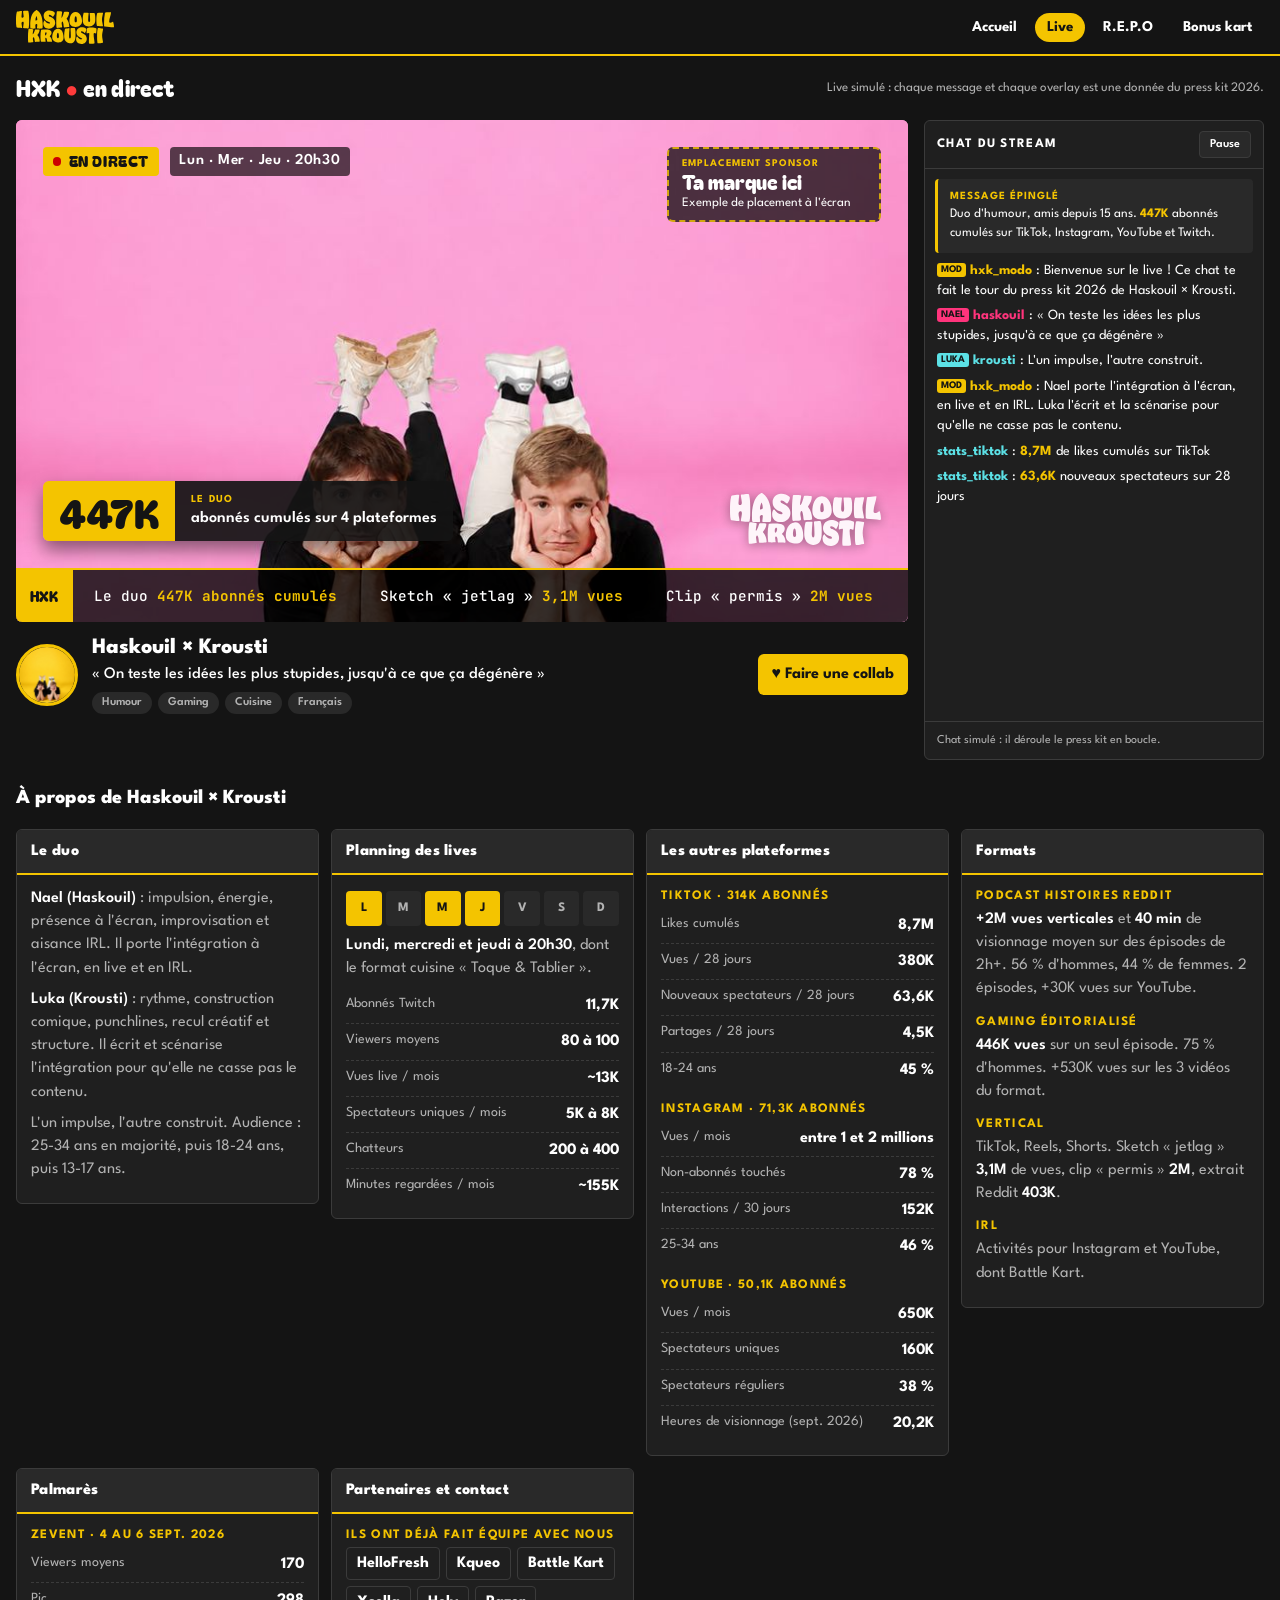
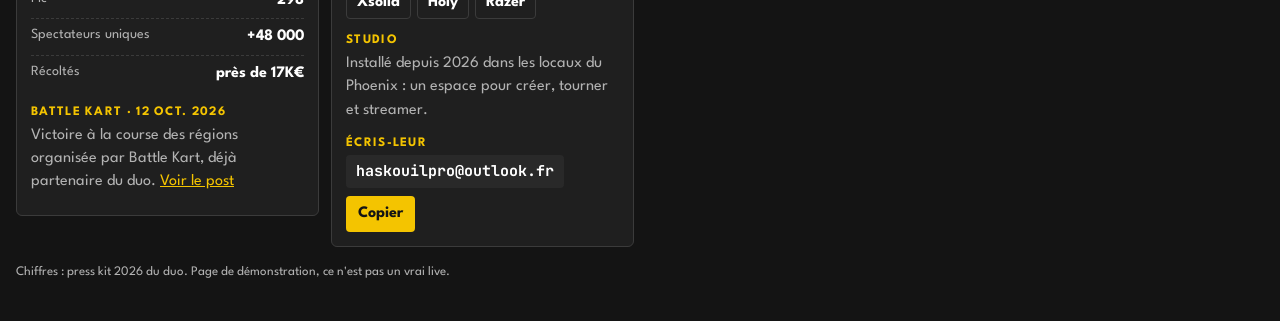
==== commit 99a6baa1: "YouTube : 650K vues par mois, et sources-img ignoré Co-Authored-By: Claude Opus 5.5 <noreply@anthrop" ====
--- a/live/index.html
+++ b/live/index.html
@@ -288,6 +288,7 @@
       </dl>
       <h3>YouTube · 50,1K abonnés</h3>
       <dl>
+        <div><dt>Vues / mois</dt><dd>650K</dd></div>
         <div><dt>Spectateurs uniques</dt><dd>160K</dd></div>
         <div><dt>Spectateurs réguliers</dt><dd>38 %</dd></div>
         <div><dt>Heures de visionnage (sept. 2026)</dt><dd>20,2K</dd></div>
@@ -406,7 +407,7 @@
     ["tiktok", "<b>63,6K</b> nouveaux spectateurs sur 28 jours"],
     ["event", "Alerte : le sketch « jetlag » passe les <b>3,1M</b> de vues en vertical"],
     ["insta", "<b>78 %</b> de non-abonnés touchés : le contenu sort de la communauté"],
-    ["yt", "<b>160K</b> spectateurs uniques, dont <b>38 %</b> de réguliers"],
+    ["yt", "<b>650K</b> vues par mois sur YouTube"],
     ["formats", "Podcast Histoires Reddit : <b>40 min</b> de visionnage moyen sur des épisodes de 2h+"],
     ["formats", "Podcast Reddit : <b>+2M</b> vues verticales"],
     ["formats", "Gaming éditorialisé : <b>446K</b> vues sur un seul épisode"],
